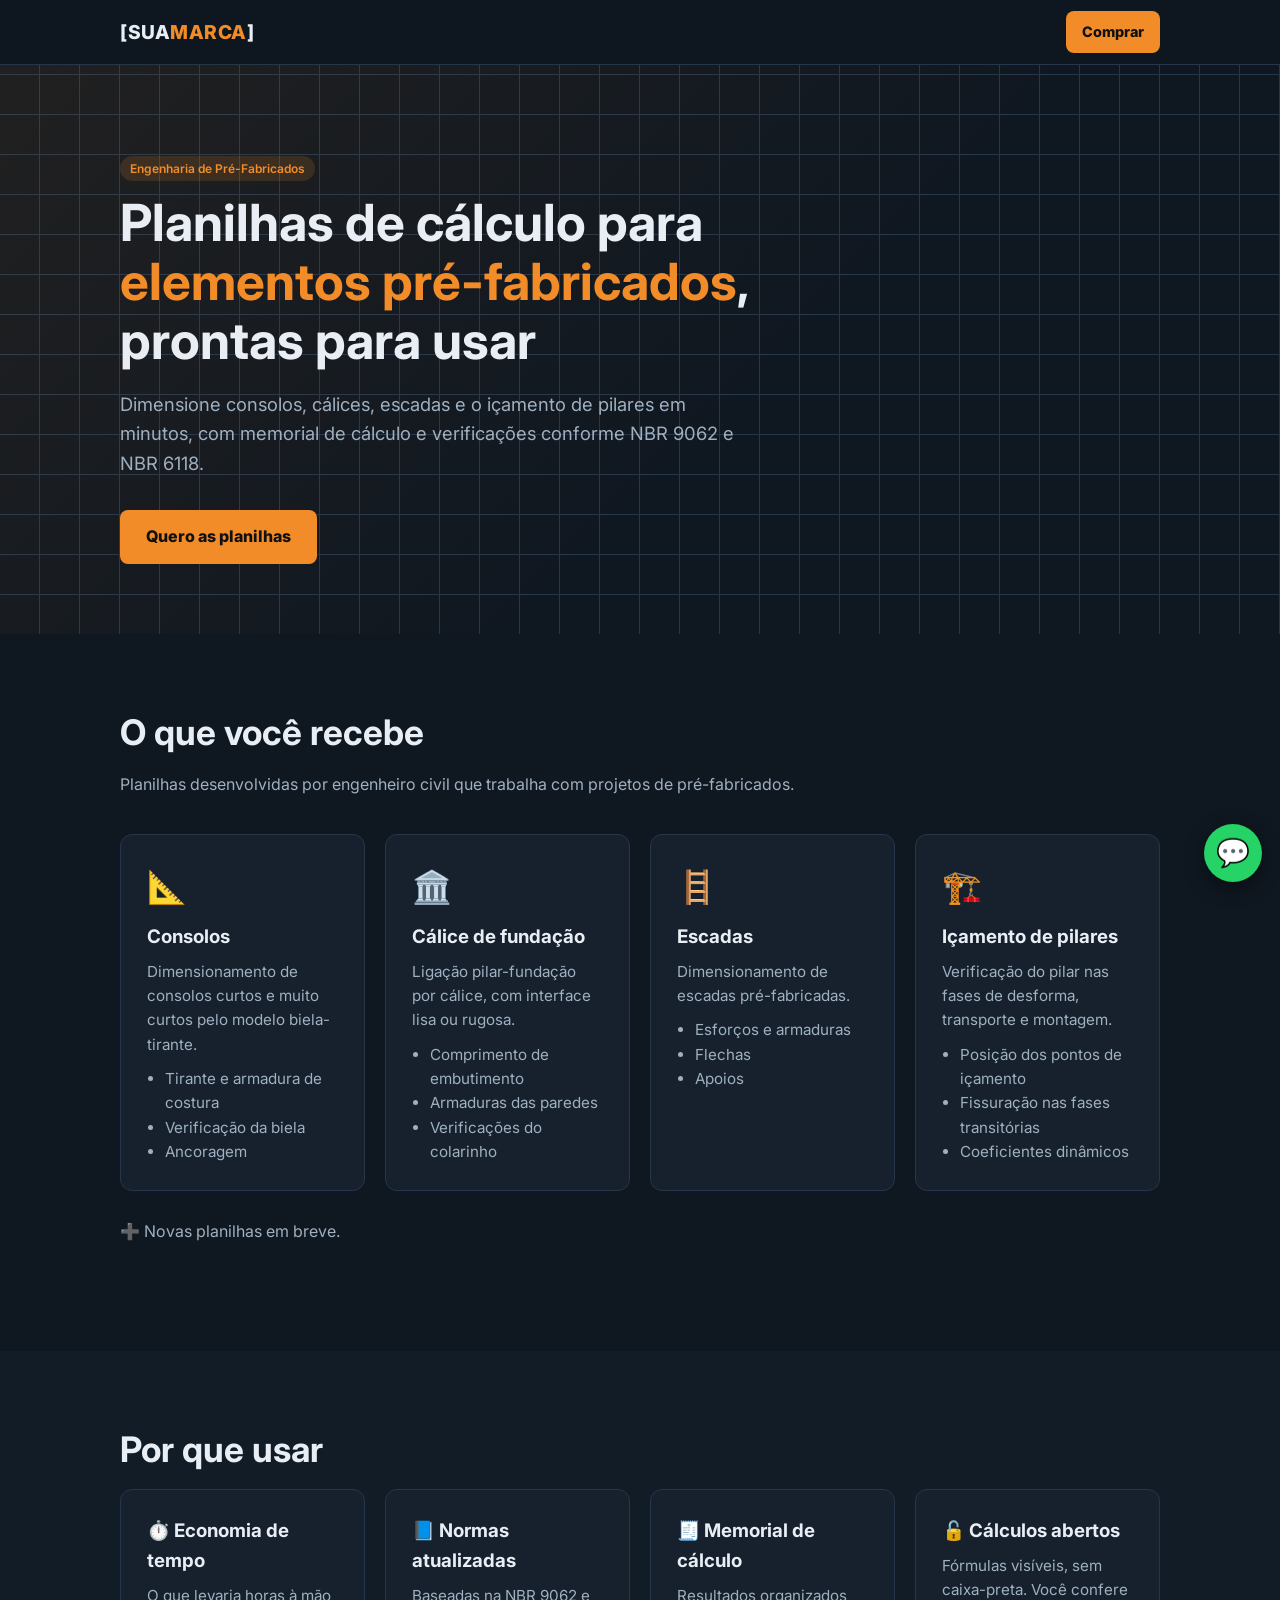
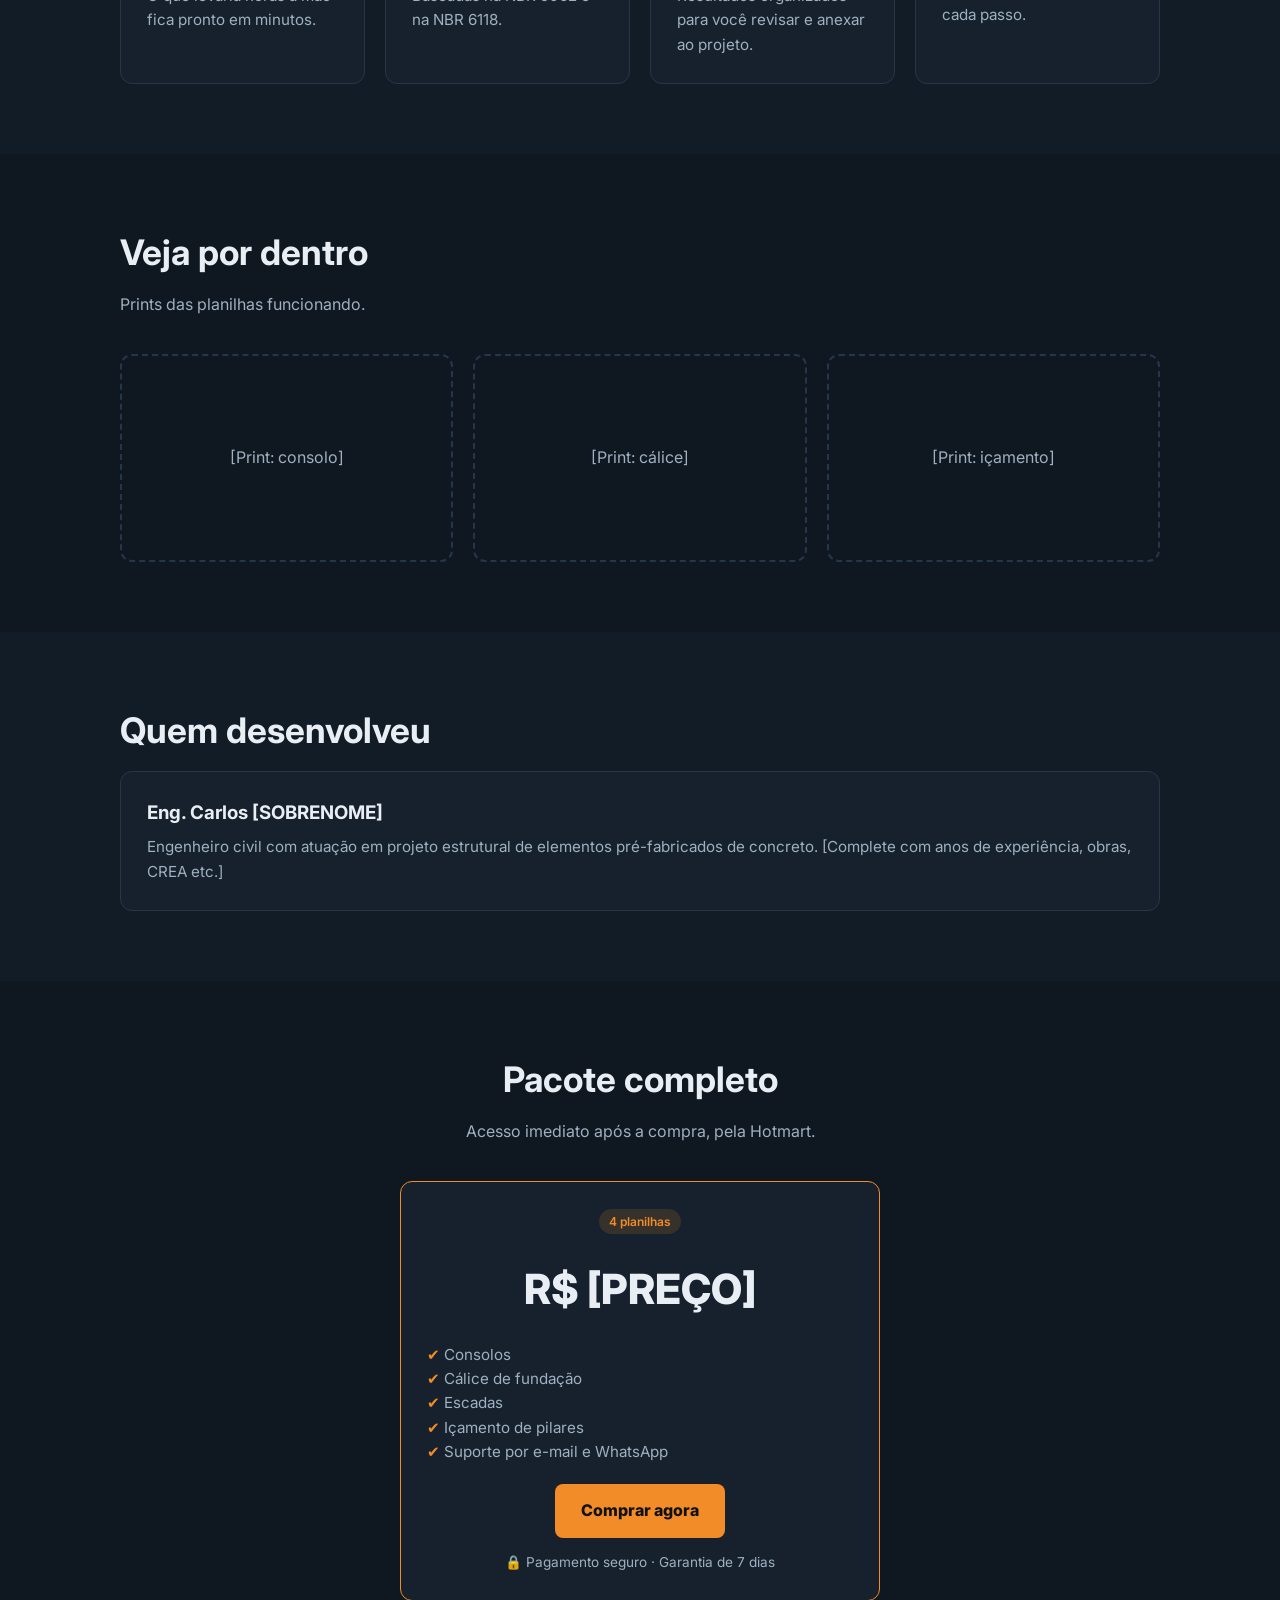
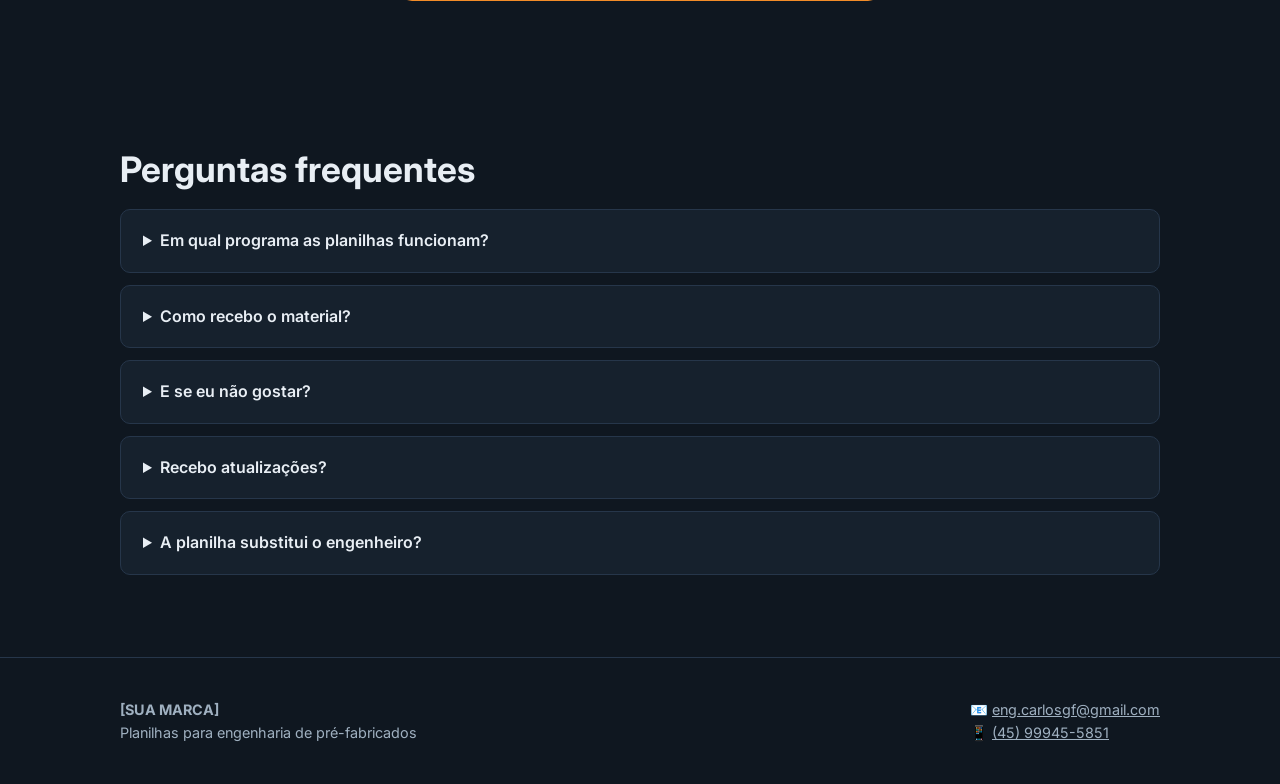
==== site/index.html @ 1b006dc2 "Site: landing page de venda das planilhas (versão inicial) Co-Authored-By: Claude Opus 5.5 <noreply@" ====
<!doctype html>
<html lang="pt-BR">
<head>
<meta charset="utf-8">
<meta name="viewport" content="width=device-width, initial-scale=1">
<title>[SUA MARCA] | Planilhas de Cálculo para Pré-Fabricados</title>
<meta name="description" content="Planilhas de dimensionamento de consolos, cálices, escadas e içamento de pilares pré-fabricados, conforme NBR 9062 e NBR 6118.">
<link href="https://fonts.googleapis.com/css2?family=Inter:wght@400;600;800&display=swap" rel="stylesheet">
<style>
:root{--bg:#0f1720;--card:#16212d;--txt:#e8eef4;--mut:#9fb0c0;--acc:#f28c28;--line:#26364a}
*{box-sizing:border-box;margin:0;padding:0}
body{font-family:Inter,system-ui,sans-serif;background:var(--bg);color:var(--txt);line-height:1.6}
a{color:inherit}
.wrap{max-width:1080px;margin:0 auto;padding:0 20px}
header{position:sticky;top:0;background:rgba(15,23,32,.92);backdrop-filter:blur(6px);border-bottom:1px solid var(--line);z-index:9}
header .wrap{display:flex;justify-content:space-between;align-items:center;height:64px}
.logo{font-weight:800;letter-spacing:.5px;font-size:1.2rem}.logo span{color:var(--acc)}
.btn{display:inline-block;background:var(--acc);color:#111;font-weight:800;padding:14px 26px;border-radius:8px;text-decoration:none;transition:.2s}
.btn:hover{filter:brightness(1.1);transform:translateY(-1px)}
.btn.sm{padding:9px 16px;font-size:.9rem}
.hero{padding:90px 0 70px;background:linear-gradient(135deg,rgba(242,140,40,.08),transparent 60%),repeating-linear-gradient(0deg,transparent 0 39px,var(--line) 39px 40px),repeating-linear-gradient(90deg,transparent 0 39px,var(--line) 39px 40px);background-blend-mode:normal}
.hero h1{font-size:clamp(2rem,5vw,3.2rem);line-height:1.15;max-width:760px}
.hero h1 em{color:var(--acc);font-style:normal}
.hero p{color:var(--mut);font-size:1.15rem;max-width:640px;margin:20px 0 32px}
section{padding:70px 0}
h2{font-size:clamp(1.6rem,3.5vw,2.2rem);margin-bottom:12px}
.sub{color:var(--mut);margin-bottom:36px}
.grid{display:grid;grid-template-columns:repeat(auto-fit,minmax(240px,1fr));gap:20px}
.card{background:var(--card);border:1px solid var(--line);border-radius:12px;padding:26px}
.card h3{margin-bottom:8px}.card p,.card li{color:var(--mut);font-size:.95rem}
.card ul{padding-left:18px;margin-top:10px}
.ico{font-size:2rem;margin-bottom:10px}
.tag{display:inline-block;font-size:.75rem;background:rgba(242,140,40,.15);color:var(--acc);padding:3px 10px;border-radius:20px;margin-bottom:12px;font-weight:600}
.alt{background:#121c26}
.shot{aspect-ratio:16/10;border:2px dashed var(--line);border-radius:12px;display:flex;align-items:center;justify-content:center;color:var(--mut);text-align:center;padding:20px}
.price{text-align:center}
.price .card{max-width:480px;margin:0 auto;border-color:var(--acc)}
.price .val{font-size:2.6rem;font-weight:800;margin:10px 0}
.price ul{text-align:left;list-style:none;padding:0;margin:20px 0}
.price li::before{content:"✔ ";color:var(--acc)}
details{background:var(--card);border:1px solid var(--line);border-radius:10px;padding:18px 22px;margin-bottom:12px}
summary{cursor:pointer;font-weight:600}details p{color:var(--mut);margin-top:10px}
footer{border-top:1px solid var(--line);padding:40px 0;color:var(--mut);font-size:.9rem}
footer .wrap{display:flex;flex-wrap:wrap;gap:20px;justify-content:space-between}
.wa{position:fixed;right:18px;bottom:18px;background:#25d366;color:#fff;width:58px;height:58px;border-radius:50%;display:flex;align-items:center;justify-content:center;font-size:1.7rem;text-decoration:none;box-shadow:0 6px 20px rgba(0,0,0,.4)}
</style>
</head>
<body>
<header><div class="wrap">
  <div class="logo">[SUA<span>MARCA</span>]</div>
  <a class="btn sm" href="#comprar">Comprar</a>
</div></header>

<section class="hero"><div class="wrap">
  <span class="tag">Engenharia de Pré-Fabricados</span>
  <h1>Planilhas de cálculo para <em>elementos pré-fabricados</em>, prontas para usar</h1>
  <p>Dimensione consolos, cálices, escadas e o içamento de pilares em minutos, com memorial de cálculo e verificações conforme NBR 9062 e NBR 6118.</p>
  <a class="btn" href="#comprar">Quero as planilhas</a>
</div></section>

<section id="planilhas"><div class="wrap">
  <h2>O que você recebe</h2>
  <p class="sub">Planilhas desenvolvidas por engenheiro civil que trabalha com projetos de pré-fabricados.</p>
  <div class="grid">
    <div class="card"><div class="ico">📐</div><h3>Consolos</h3><p>Dimensionamento de consolos curtos e muito curtos pelo modelo biela-tirante.</p><ul><li>Tirante e armadura de costura</li><li>Verificação da biela</li><li>Ancoragem</li></ul></div>
    <div class="card"><div class="ico">🏛️</div><h3>Cálice de fundação</h3><p>Ligação pilar-fundação por cálice, com interface lisa ou rugosa.</p><ul><li>Comprimento de embutimento</li><li>Armaduras das paredes</li><li>Verificações do colarinho</li></ul></div>
    <div class="card"><div class="ico">🪜</div><h3>Escadas</h3><p>Dimensionamento de escadas pré-fabricadas.</p><ul><li>Esforços e armaduras</li><li>Flechas</li><li>Apoios</li></ul></div>
    <div class="card"><div class="ico">🏗️</div><h3>Içamento de pilares</h3><p>Verificação do pilar nas fases de desforma, transporte e montagem.</p><ul><li>Posição dos pontos de içamento</li><li>Fissuração nas fases transitórias</li><li>Coeficientes dinâmicos</li></ul></div>
  </div>
  <p class="sub" style="margin-top:28px">➕ Novas planilhas em breve.</p>
</div></section>

<section class="alt"><div class="wrap">
  <h2>Por que usar</h2>
  <div class="grid">
    <div class="card"><h3>⏱️ Economia de tempo</h3><p>O que levaria horas à mão fica pronto em minutos.</p></div>
    <div class="card"><h3>📘 Normas atualizadas</h3><p>Baseadas na NBR 9062 e na NBR 6118.</p></div>
    <div class="card"><h3>🧾 Memorial de cálculo</h3><p>Resultados organizados para você revisar e anexar ao projeto.</p></div>
    <div class="card"><h3>🔓 Cálculos abertos</h3><p>Fórmulas visíveis, sem caixa-preta. Você confere cada passo.</p></div>
  </div>
</div></section>

<section><div class="wrap">
  <h2>Veja por dentro</h2>
  <p class="sub">Prints das planilhas funcionando.</p>
  <div class="grid">
    <div class="shot">[Print: consolo]</div>
    <div class="shot">[Print: cálice]</div>
    <div class="shot">[Print: içamento]</div>
  </div>
</div></section>

<section class="alt"><div class="wrap">
  <h2>Quem desenvolveu</h2>
  <div class="card">
    <h3>Eng. Carlos [SOBRENOME]</h3>
    <p>Engenheiro civil com atuação em projeto estrutural de elementos pré-fabricados de concreto. [Complete com anos de experiência, obras, CREA etc.]</p>
  </div>
</div></section>

<section id="comprar" class="price"><div class="wrap">
  <h2>Pacote completo</h2>
  <p class="sub">Acesso imediato após a compra, pela Hotmart.</p>
  <div class="card">
    <span class="tag">4 planilhas</span>
    <div class="val">R$ [PREÇO]</div>
    <ul>
      <li>Consolos</li><li>Cálice de fundação</li><li>Escadas</li><li>Içamento de pilares</li><li>Suporte por e-mail e WhatsApp</li>
    </ul>
    <a class="btn" href="https://pay.hotmart.com/SEU-LINK" target="_blank" rel="noopener">Comprar agora</a>
    <p style="color:var(--mut);font-size:.85rem;margin-top:14px">🔒 Pagamento seguro · Garantia de 7 dias</p>
  </div>
</div></section>

<section><div class="wrap">
  <h2>Perguntas frequentes</h2>
  <details><summary>Em qual programa as planilhas funcionam?</summary><p>Microsoft Excel (versão 2016 ou superior).</p></details>
  <details><summary>Como recebo o material?</summary><p>Após a confirmação do pagamento, a Hotmart envia o acesso para o seu e-mail.</p></details>
  <details><summary>E se eu não gostar?</summary><p>Você tem 7 dias de garantia incondicional: devolvemos 100% do valor.</p></details>
  <details><summary>Recebo atualizações?</summary><p>Sim, correções e melhorias das planilhas compradas.</p></details>
  <details><summary>A planilha substitui o engenheiro?</summary><p>Não. É uma ferramenta de apoio, e a responsabilidade técnica continua sendo do profissional habilitado.</p></details>
</div></section>

<footer><div class="wrap">
  <div><strong>[SUA MARCA]</strong><br>Planilhas para engenharia de pré-fabricados</div>
  <div>📧 <a href="mailto:eng.carlosgf@gmail.com">eng.carlosgf@gmail.com</a><br>📱 <a href="https://wa.me/5545999455851">(45) 99945-5851</a></div>
</div></footer>

<a class="wa" href="https://wa.me/5545999455851?text=Ol%C3%A1!%20Tenho%20interesse%20nas%20planilhas." target="_blank" rel="noopener" aria-label="WhatsApp">💬</a>
</body>
</html>
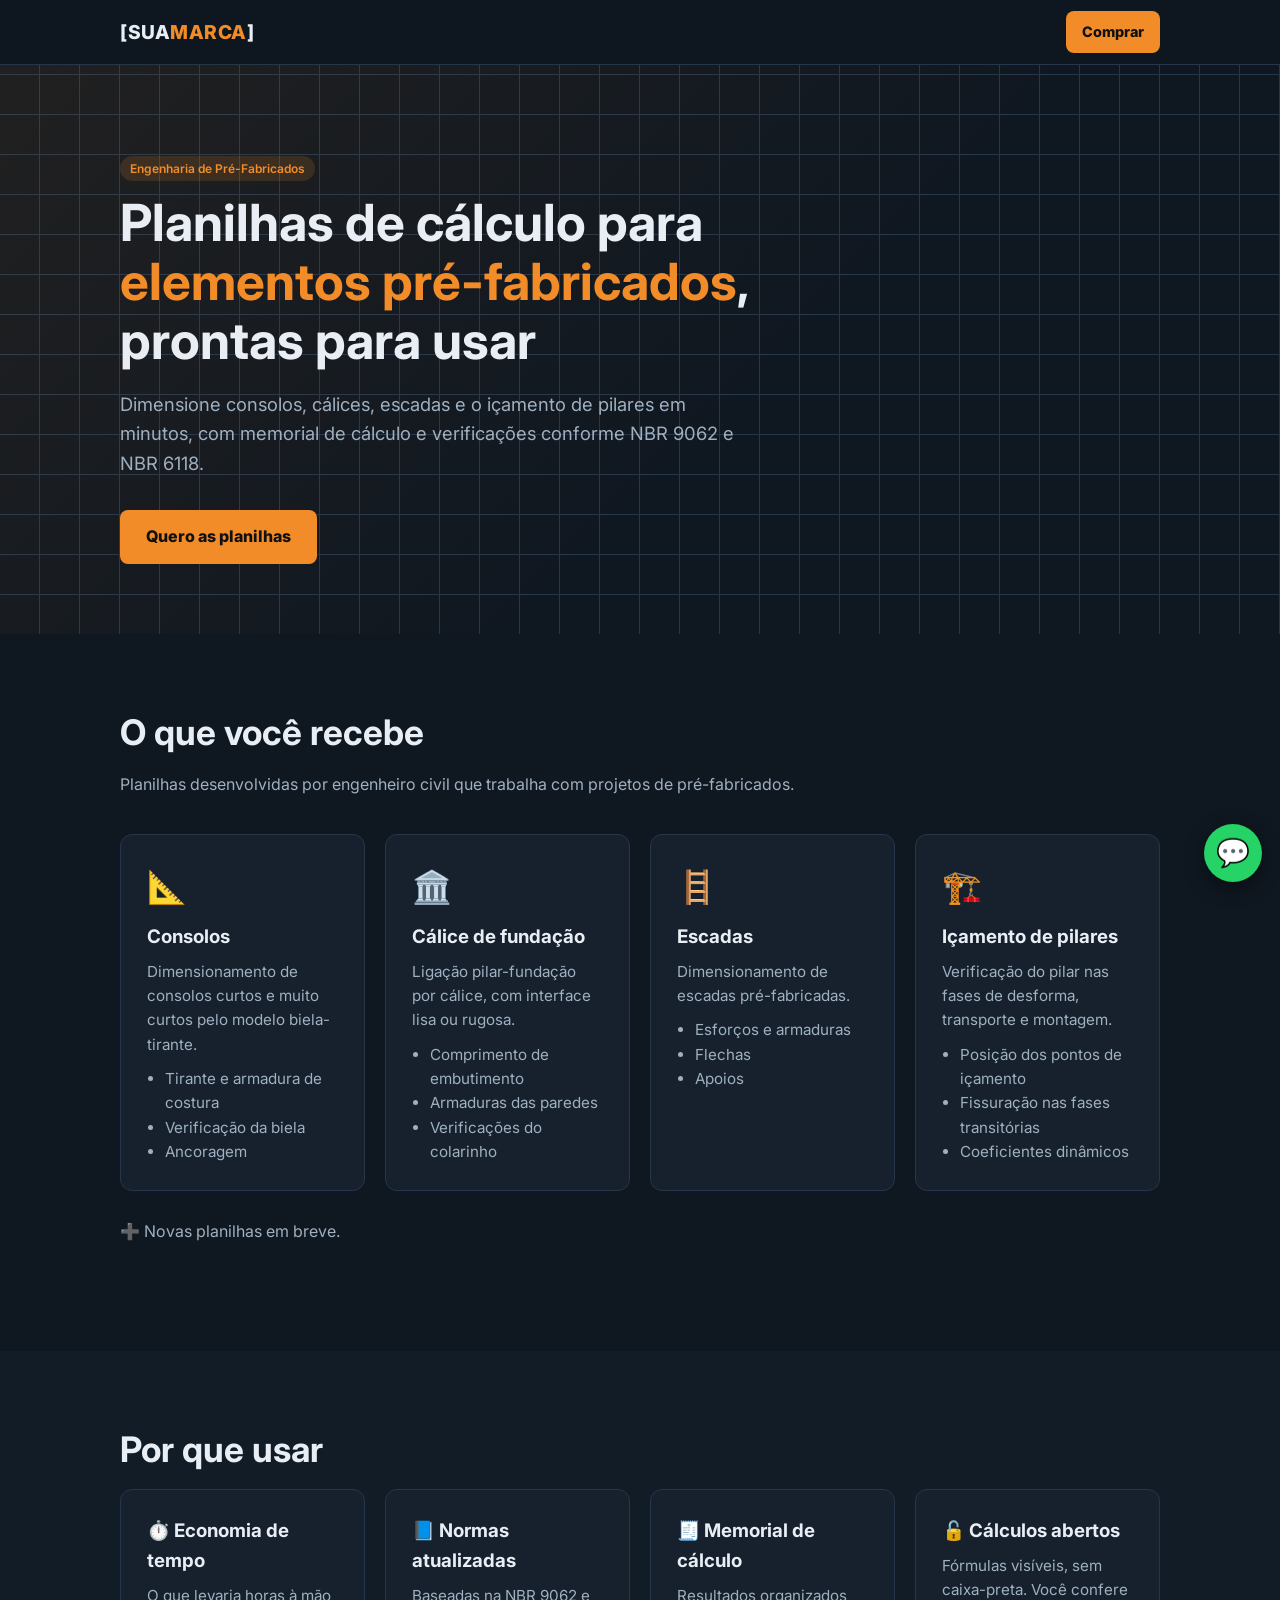
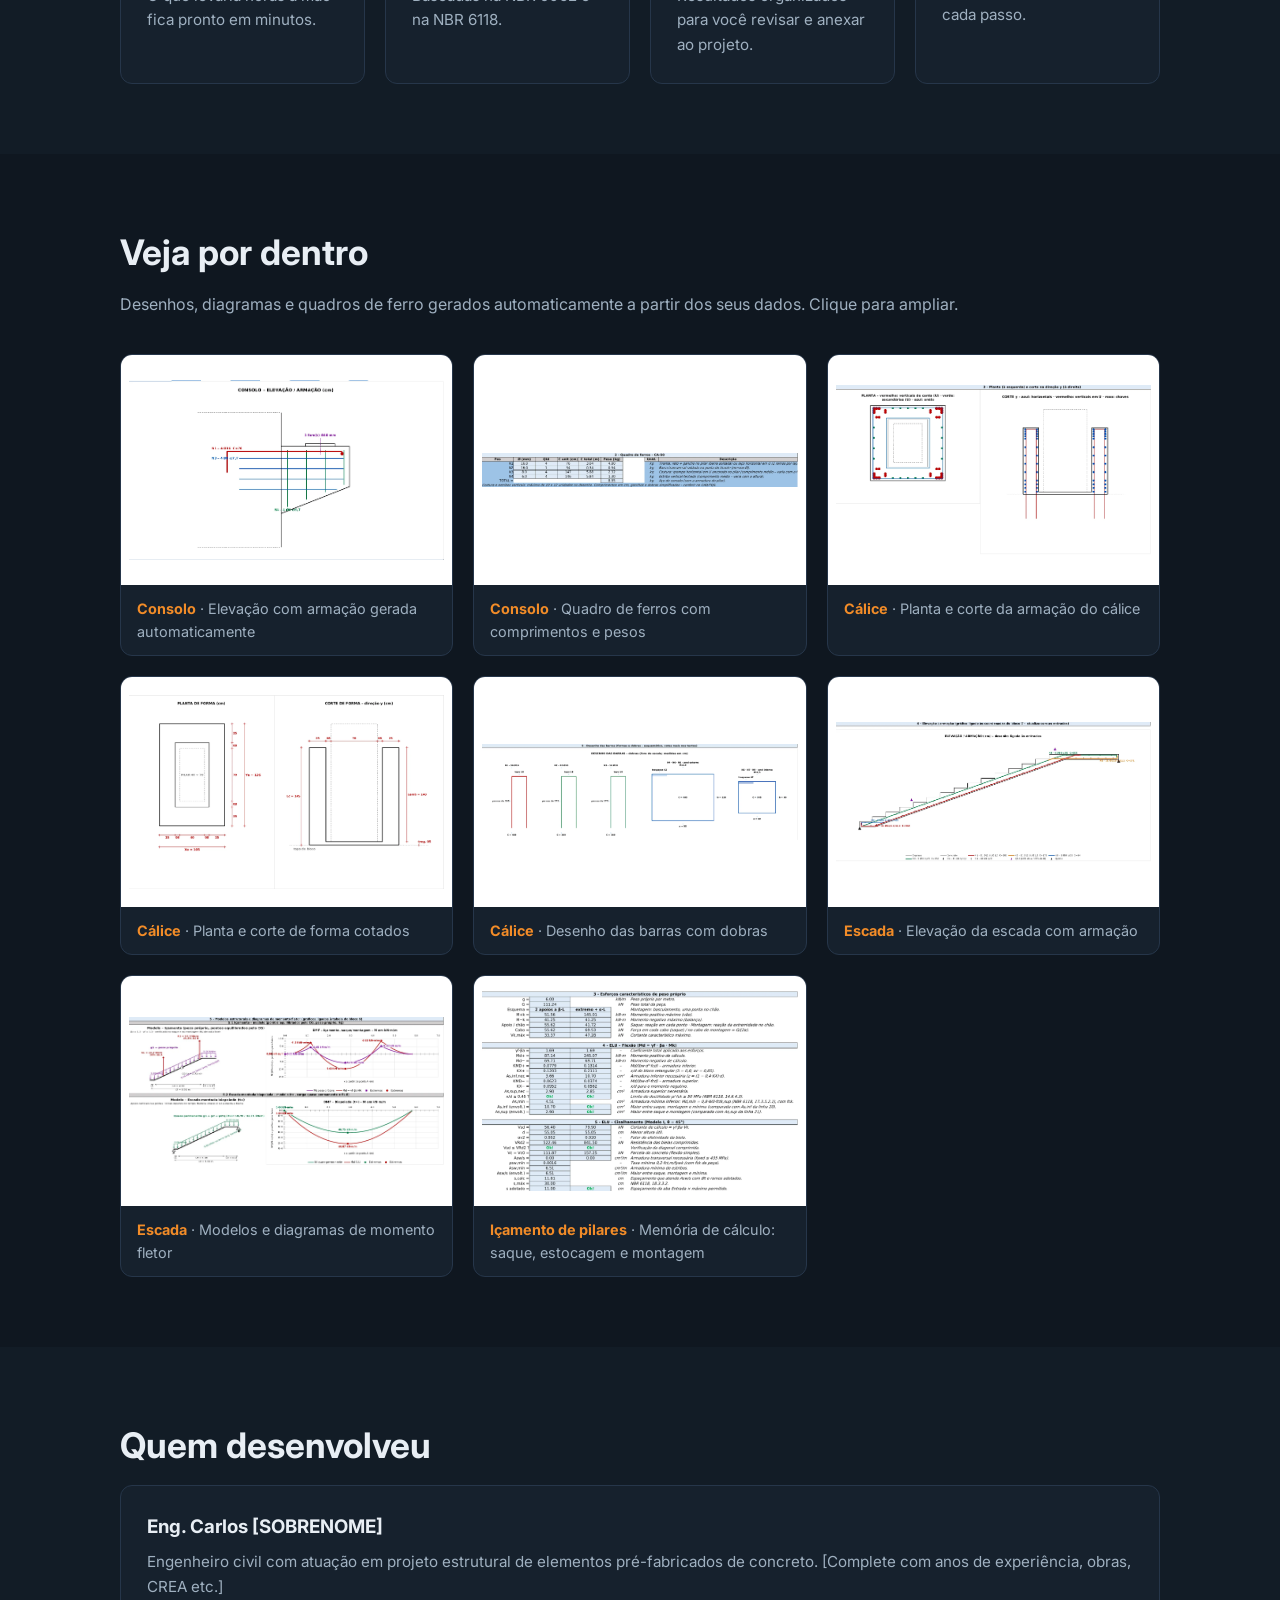
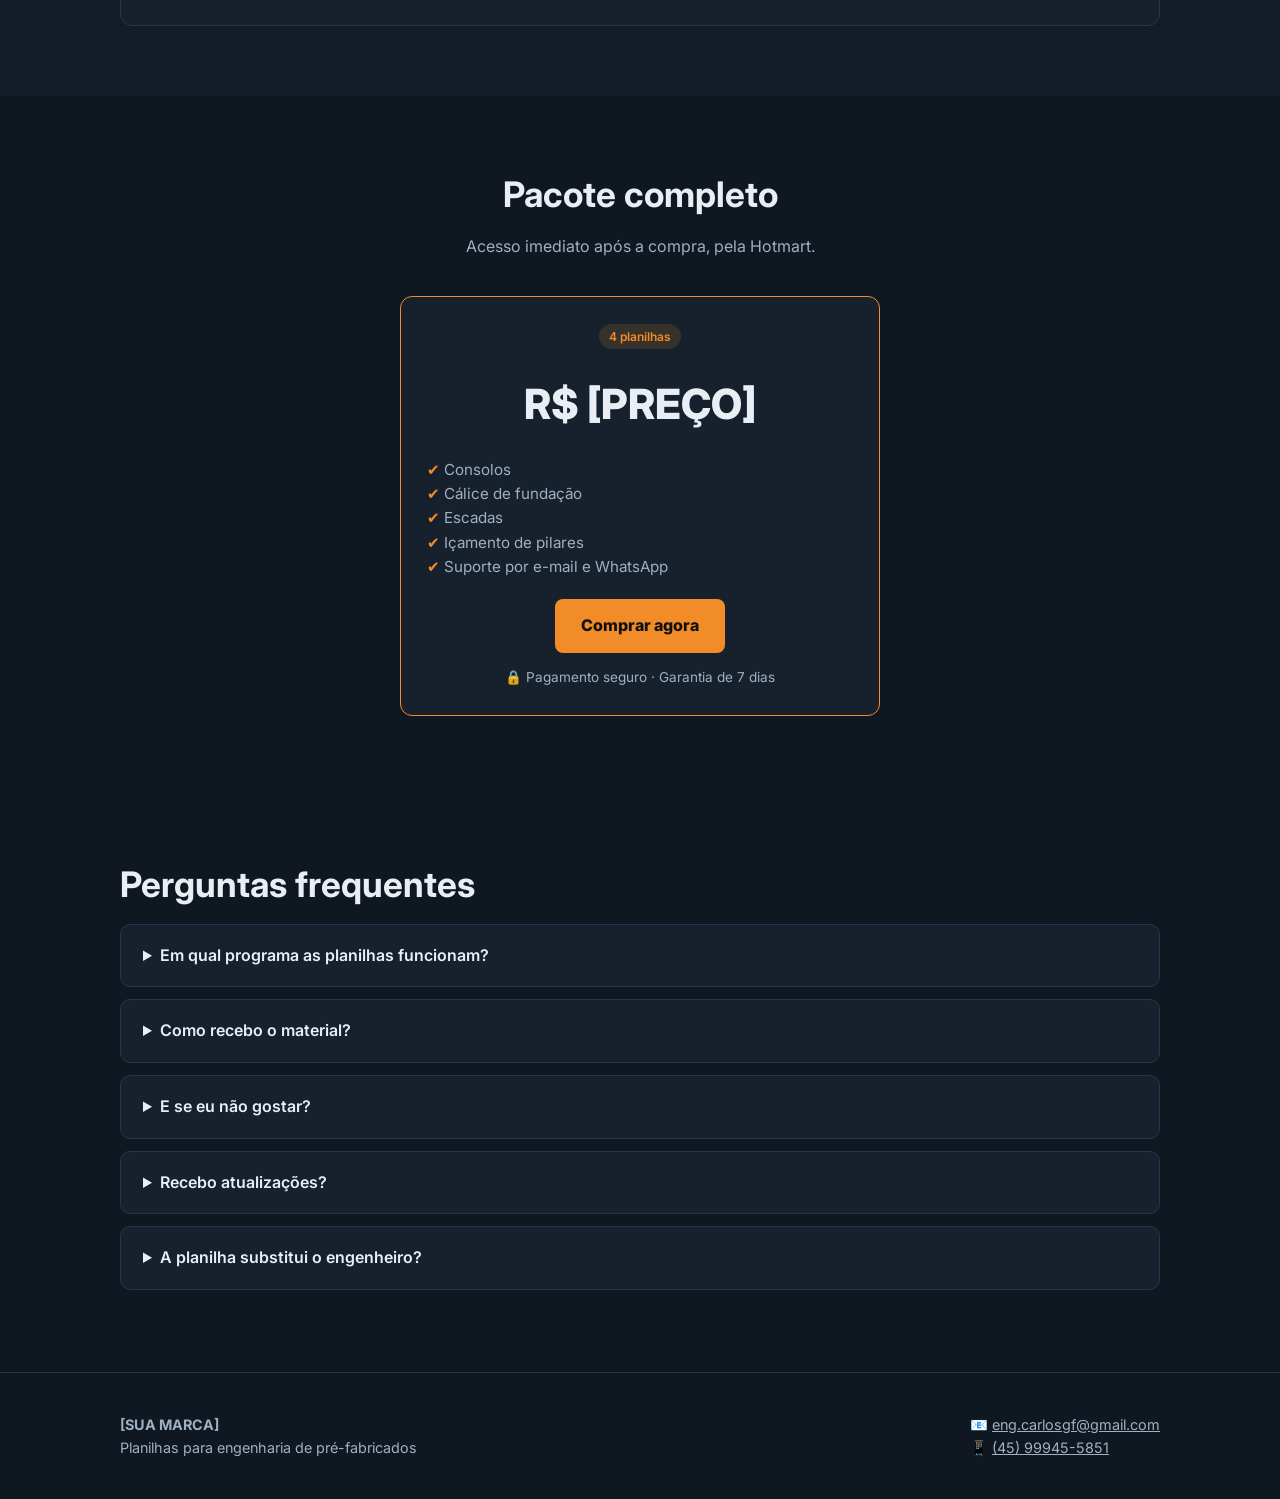
==== commit 8b581363: "Site: galeria com prints dos desenhos e diagramas das planilhas Co-Authored-By: Claude Opus 5.5 <nor" ====
--- a/site/index.html
+++ b/site/index.html
@@ -32,6 +32,13 @@
 .ico{font-size:2rem;margin-bottom:10px}
 .tag{display:inline-block;font-size:.75rem;background:rgba(242,140,40,.15);color:var(--acc);padding:3px 10px;border-radius:20px;margin-bottom:12px;font-weight:600}
 .alt{background:#121c26}
+.gal{display:grid;grid-template-columns:repeat(auto-fit,minmax(320px,1fr));gap:20px}
+.fig{background:var(--card);border:1px solid var(--line);border-radius:12px;overflow:hidden;cursor:zoom-in;transition:.2s}
+.fig:hover{border-color:var(--acc);transform:translateY(-2px)}
+.fig img{display:block;width:100%;height:230px;object-fit:contain;background:#fff;padding:8px}
+.fig figcaption{padding:12px 16px;font-size:.9rem;color:var(--mut)}.fig b{color:var(--acc)}
+#lb{position:fixed;inset:0;background:rgba(0,0,0,.88);display:none;align-items:center;justify-content:center;z-index:99;cursor:zoom-out;padding:16px}
+#lb.on{display:flex}#lb img{max-width:100%;max-height:100%;background:#fff;border-radius:8px}
 .shot{aspect-ratio:16/10;border:2px dashed var(--line);border-radius:12px;display:flex;align-items:center;justify-content:center;color:var(--mut);text-align:center;padding:20px}
 .price{text-align:center}
 .price .card{max-width:480px;margin:0 auto;border-color:var(--acc)}
@@ -82,13 +89,20 @@
 
 <section><div class="wrap">
   <h2>Veja por dentro</h2>
-  <p class="sub">Prints das planilhas funcionando.</p>
-  <div class="grid">
-    <div class="shot">[Print: consolo]</div>
-    <div class="shot">[Print: cálice]</div>
-    <div class="shot">[Print: içamento]</div>
+  <p class="sub">Desenhos, diagramas e quadros de ferro gerados automaticamente a partir dos seus dados. Clique para ampliar.</p>
+  <div class="gal">
+    <figure class="fig" onclick="zoom(this)"><img src="img/consolo-armacao.webp" alt="Elevação com armação gerada automaticamente" loading="lazy"><figcaption><b>Consolo</b> · Elevação com armação gerada automaticamente</figcaption></figure>
+    <figure class="fig" onclick="zoom(this)"><img src="img/consolo-quadro.webp" alt="Quadro de ferros com comprimentos e pesos" loading="lazy"><figcaption><b>Consolo</b> · Quadro de ferros com comprimentos e pesos</figcaption></figure>
+    <figure class="fig" onclick="zoom(this)"><img src="img/calice-armacao.webp" alt="Planta e corte da armação do cálice" loading="lazy"><figcaption><b>Cálice</b> · Planta e corte da armação do cálice</figcaption></figure>
+    <figure class="fig" onclick="zoom(this)"><img src="img/calice-forma.webp" alt="Planta e corte de forma cotados" loading="lazy"><figcaption><b>Cálice</b> · Planta e corte de forma cotados</figcaption></figure>
+    <figure class="fig" onclick="zoom(this)"><img src="img/calice-barras.webp" alt="Desenho das barras com dobras" loading="lazy"><figcaption><b>Cálice</b> · Desenho das barras com dobras</figcaption></figure>
+    <figure class="fig" onclick="zoom(this)"><img src="img/escada-armacao.webp" alt="Elevação da escada com armação" loading="lazy"><figcaption><b>Escada</b> · Elevação da escada com armação</figcaption></figure>
+    <figure class="fig" onclick="zoom(this)"><img src="img/escada-diagramas.webp" alt="Modelos e diagramas de momento fletor" loading="lazy"><figcaption><b>Escada</b> · Modelos e diagramas de momento fletor</figcaption></figure>
+    <figure class="fig" onclick="zoom(this)"><img src="img/icamento-memoria.webp" alt="Memória de cálculo: saque, estocagem e montagem" loading="lazy"><figcaption><b>Içamento de pilares</b> · Memória de cálculo: saque, estocagem e montagem</figcaption></figure>
   </div>
 </div></section>
+<div id="lb" onclick="this.classList.remove('on')"><img alt=""></div>
+<script>function zoom(f){var l=document.getElementById('lb');l.querySelector('img').src=f.querySelector('img').src;l.classList.add('on')}</script>
 
 <section class="alt"><div class="wrap">
   <h2>Quem desenvolveu</h2>
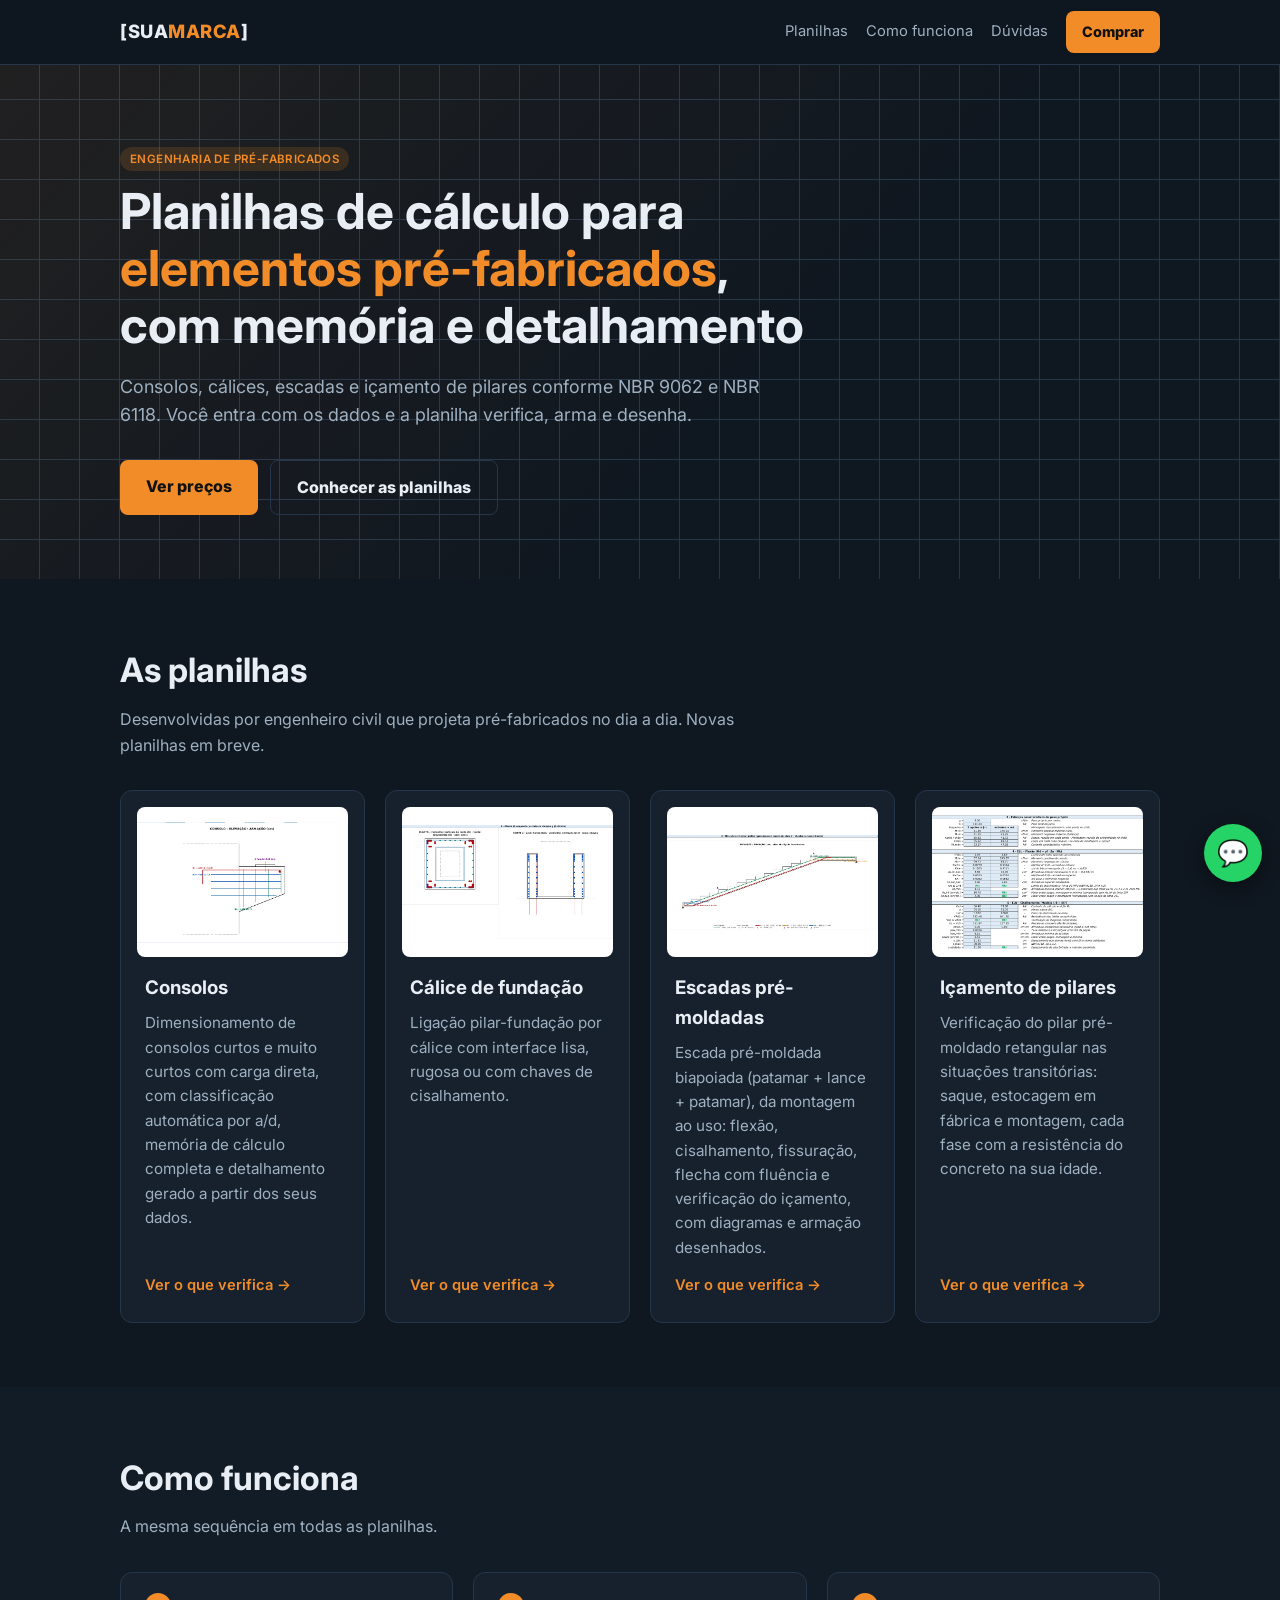
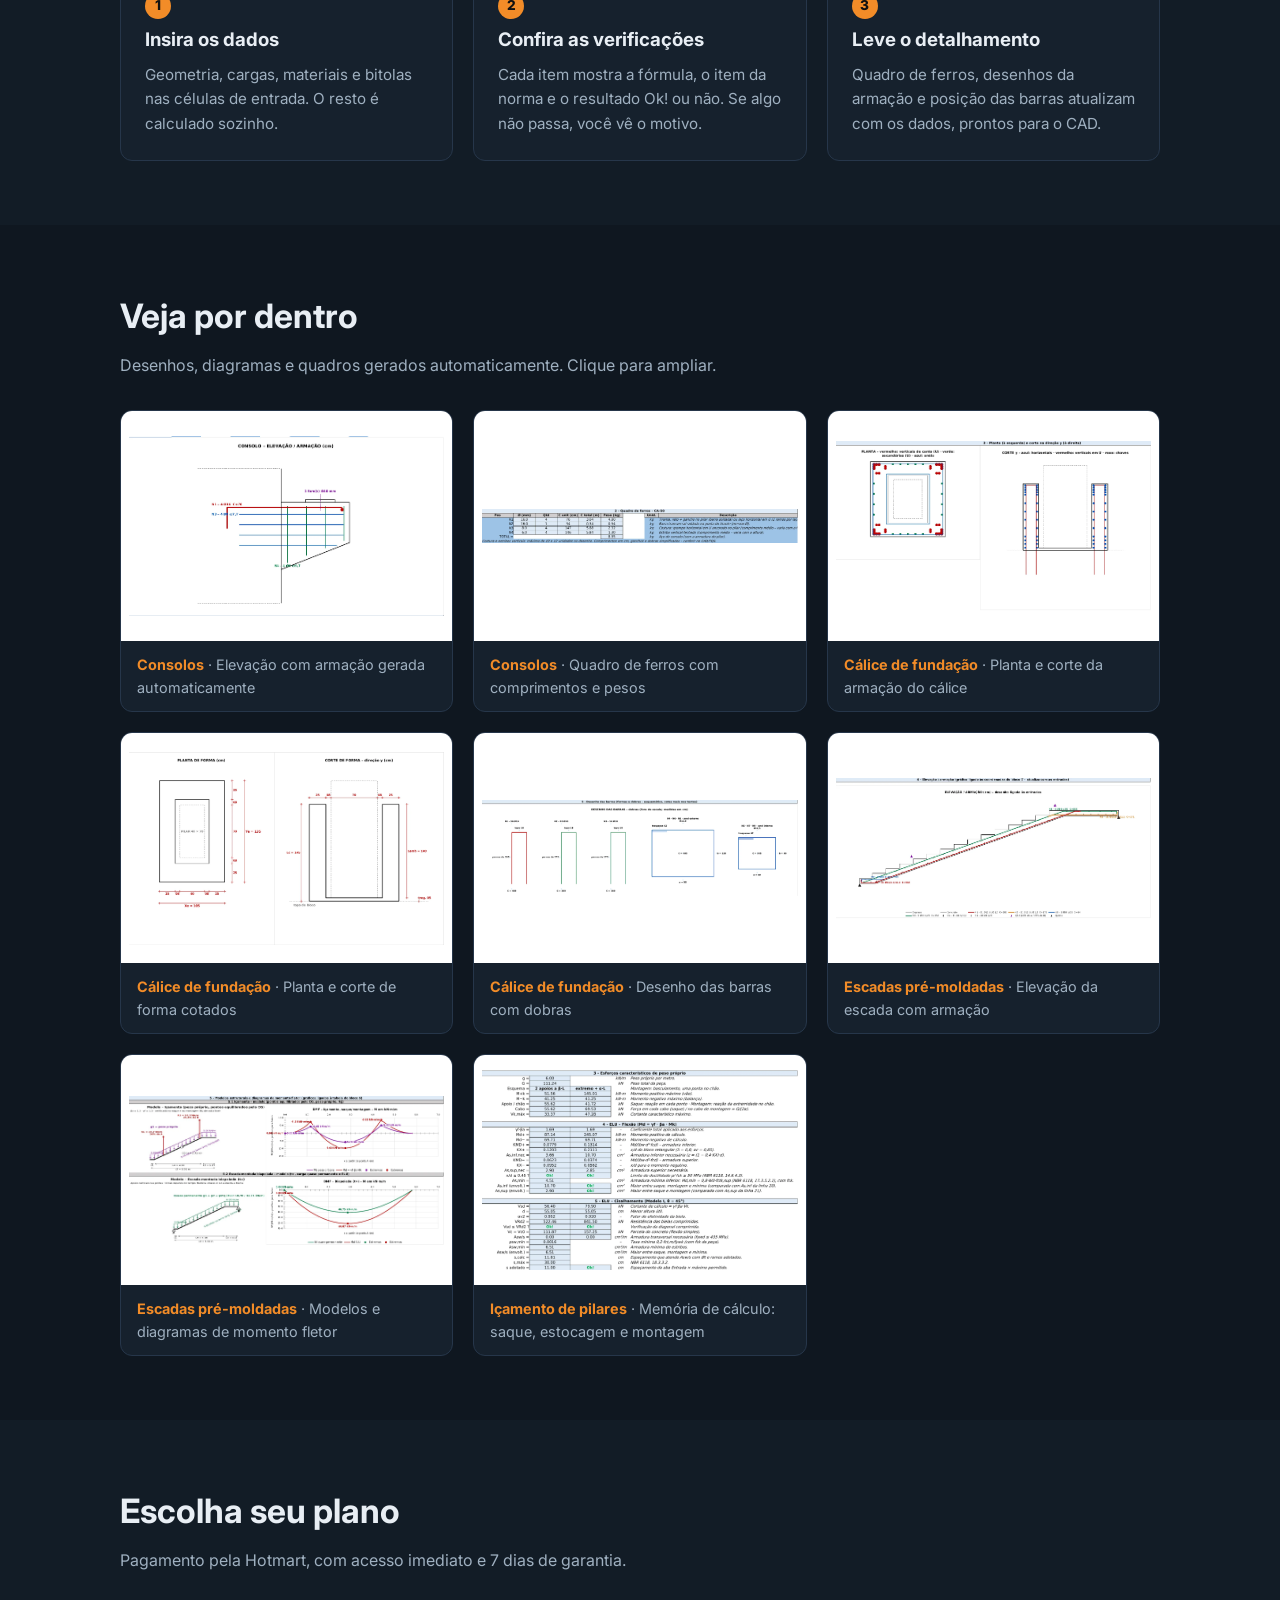
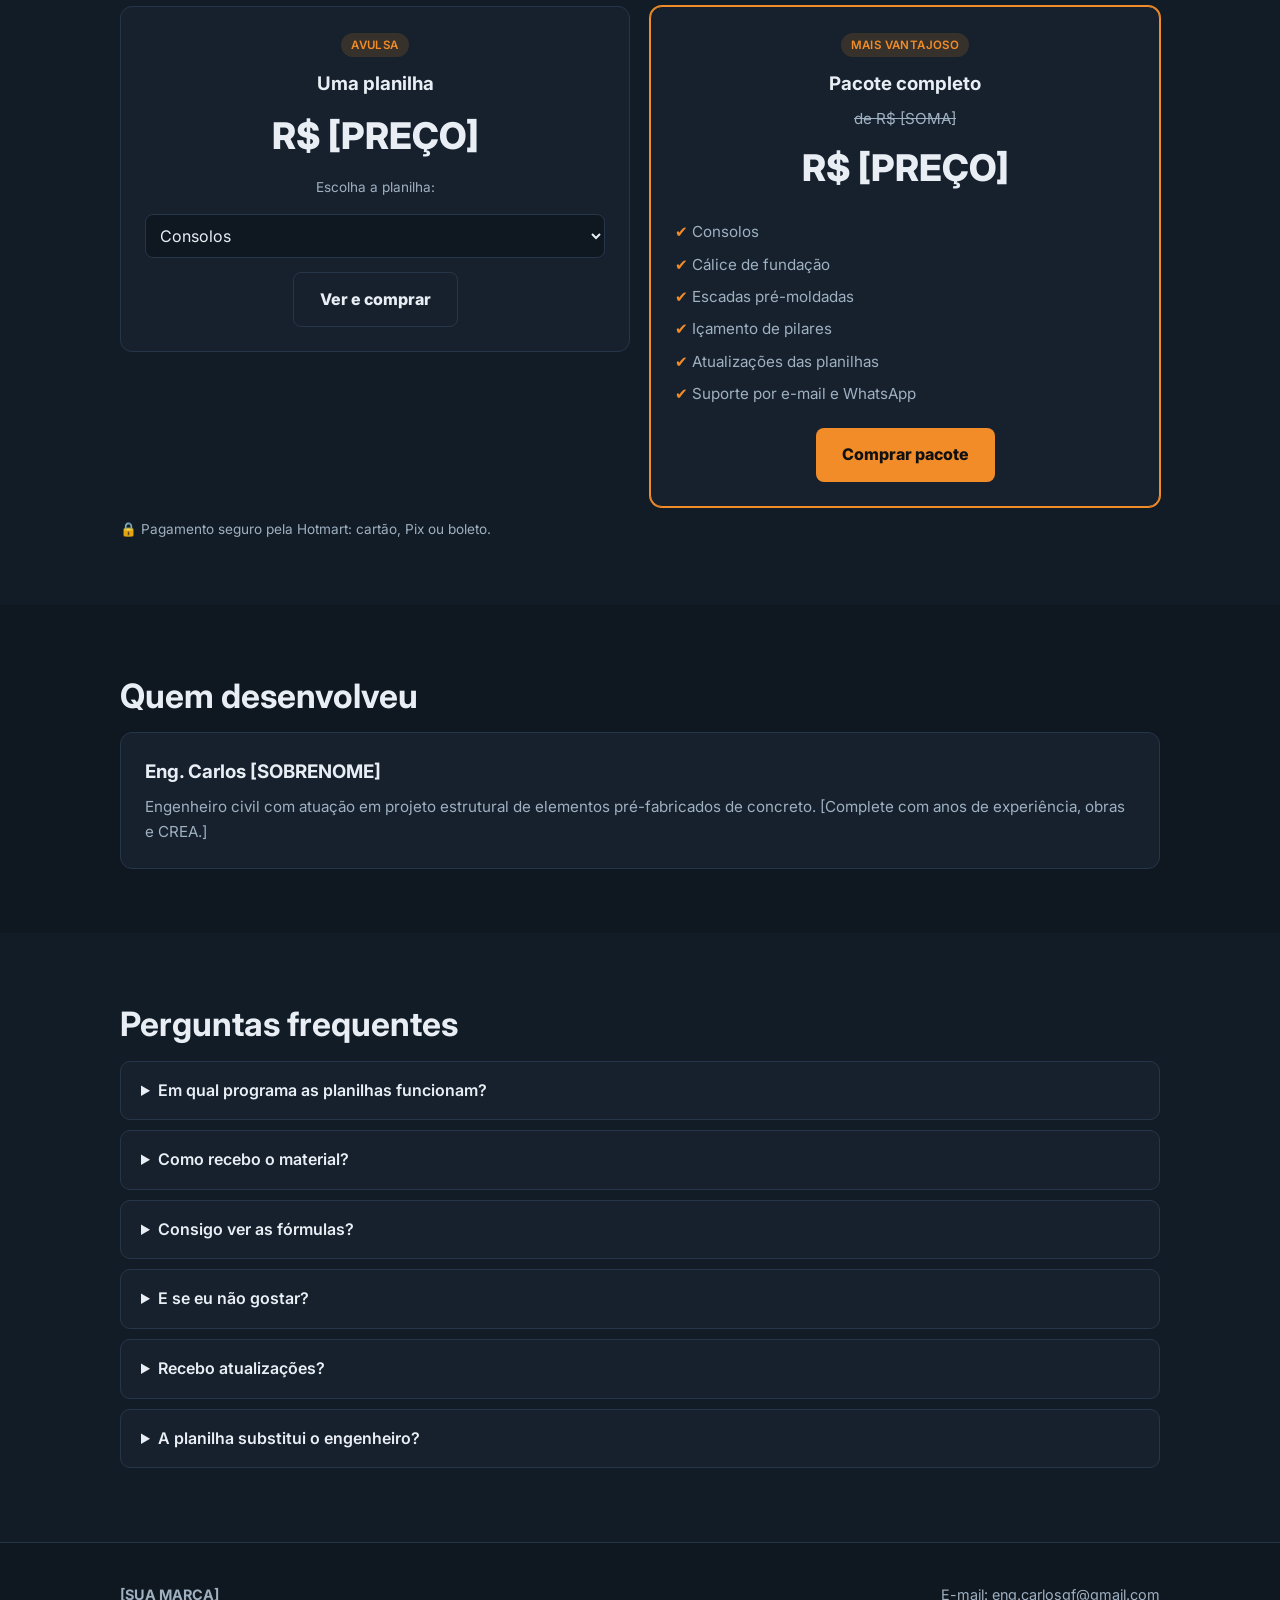
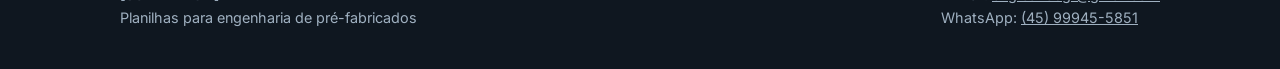
==== commit 03e19607: "Site: página por planilha, planos, como funciona e listas de verificação Co-Authored-By: Claude Opus" ====
--- a/site/index.html
+++ b/site/index.html
@@ -2,144 +2,91 @@
 <html lang="pt-BR">
 <head>
 <meta charset="utf-8">
-<meta name="viewport" content="width=device-width, initial-scale=1">
+<meta name="viewport" content="width=device-width, initial-scale=1, viewport-fit=cover">
 <title>[SUA MARCA] | Planilhas de Cálculo para Pré-Fabricados</title>
 <meta name="description" content="Planilhas de dimensionamento de consolos, cálices, escadas e içamento de pilares pré-fabricados, conforme NBR 9062 e NBR 6118.">
 <link href="https://fonts.googleapis.com/css2?family=Inter:wght@400;600;800&display=swap" rel="stylesheet">
-<style>
-:root{--bg:#0f1720;--card:#16212d;--txt:#e8eef4;--mut:#9fb0c0;--acc:#f28c28;--line:#26364a}
-*{box-sizing:border-box;margin:0;padding:0}
-body{font-family:Inter,system-ui,sans-serif;background:var(--bg);color:var(--txt);line-height:1.6}
-a{color:inherit}
-.wrap{max-width:1080px;margin:0 auto;padding:0 20px}
-header{position:sticky;top:0;background:rgba(15,23,32,.92);backdrop-filter:blur(6px);border-bottom:1px solid var(--line);z-index:9}
-header .wrap{display:flex;justify-content:space-between;align-items:center;height:64px}
-.logo{font-weight:800;letter-spacing:.5px;font-size:1.2rem}.logo span{color:var(--acc)}
-.btn{display:inline-block;background:var(--acc);color:#111;font-weight:800;padding:14px 26px;border-radius:8px;text-decoration:none;transition:.2s}
-.btn:hover{filter:brightness(1.1);transform:translateY(-1px)}
-.btn.sm{padding:9px 16px;font-size:.9rem}
-.hero{padding:90px 0 70px;background:linear-gradient(135deg,rgba(242,140,40,.08),transparent 60%),repeating-linear-gradient(0deg,transparent 0 39px,var(--line) 39px 40px),repeating-linear-gradient(90deg,transparent 0 39px,var(--line) 39px 40px);background-blend-mode:normal}
-.hero h1{font-size:clamp(2rem,5vw,3.2rem);line-height:1.15;max-width:760px}
-.hero h1 em{color:var(--acc);font-style:normal}
-.hero p{color:var(--mut);font-size:1.15rem;max-width:640px;margin:20px 0 32px}
-section{padding:70px 0}
-h2{font-size:clamp(1.6rem,3.5vw,2.2rem);margin-bottom:12px}
-.sub{color:var(--mut);margin-bottom:36px}
-.grid{display:grid;grid-template-columns:repeat(auto-fit,minmax(240px,1fr));gap:20px}
-.card{background:var(--card);border:1px solid var(--line);border-radius:12px;padding:26px}
-.card h3{margin-bottom:8px}.card p,.card li{color:var(--mut);font-size:.95rem}
-.card ul{padding-left:18px;margin-top:10px}
-.ico{font-size:2rem;margin-bottom:10px}
-.tag{display:inline-block;font-size:.75rem;background:rgba(242,140,40,.15);color:var(--acc);padding:3px 10px;border-radius:20px;margin-bottom:12px;font-weight:600}
-.alt{background:#121c26}
-.gal{display:grid;grid-template-columns:repeat(auto-fit,minmax(320px,1fr));gap:20px}
-.fig{background:var(--card);border:1px solid var(--line);border-radius:12px;overflow:hidden;cursor:zoom-in;transition:.2s}
-.fig:hover{border-color:var(--acc);transform:translateY(-2px)}
-.fig img{display:block;width:100%;height:230px;object-fit:contain;background:#fff;padding:8px}
-.fig figcaption{padding:12px 16px;font-size:.9rem;color:var(--mut)}.fig b{color:var(--acc)}
-#lb{position:fixed;inset:0;background:rgba(0,0,0,.88);display:none;align-items:center;justify-content:center;z-index:99;cursor:zoom-out;padding:16px}
-#lb.on{display:flex}#lb img{max-width:100%;max-height:100%;background:#fff;border-radius:8px}
-.shot{aspect-ratio:16/10;border:2px dashed var(--line);border-radius:12px;display:flex;align-items:center;justify-content:center;color:var(--mut);text-align:center;padding:20px}
-.price{text-align:center}
-.price .card{max-width:480px;margin:0 auto;border-color:var(--acc)}
-.price .val{font-size:2.6rem;font-weight:800;margin:10px 0}
-.price ul{text-align:left;list-style:none;padding:0;margin:20px 0}
-.price li::before{content:"✔ ";color:var(--acc)}
-details{background:var(--card);border:1px solid var(--line);border-radius:10px;padding:18px 22px;margin-bottom:12px}
-summary{cursor:pointer;font-weight:600}details p{color:var(--mut);margin-top:10px}
-footer{border-top:1px solid var(--line);padding:40px 0;color:var(--mut);font-size:.9rem}
-footer .wrap{display:flex;flex-wrap:wrap;gap:20px;justify-content:space-between}
-.wa{position:fixed;right:18px;bottom:18px;background:#25d366;color:#fff;width:58px;height:58px;border-radius:50%;display:flex;align-items:center;justify-content:center;font-size:1.7rem;text-decoration:none;box-shadow:0 6px 20px rgba(0,0,0,.4)}
-</style>
+<link rel="stylesheet" href="style.css">
 </head>
 <body>
 <header><div class="wrap">
-  <div class="logo">[SUA<span>MARCA</span>]</div>
-  <a class="btn sm" href="#comprar">Comprar</a>
+  <a class="logo" href="index.html">[SUA<span>MARCA</span>]</a>
+  <nav><a class="l" href="index.html#planilhas">Planilhas</a><a class="l" href="index.html#como">Como funciona</a><a class="l" href="index.html#faq">Dúvidas</a><a class="btn sm" href="index.html#comprar">Comprar</a></nav>
 </div></header>
-
 <section class="hero"><div class="wrap">
-  <span class="tag">Engenharia de Pré-Fabricados</span>
-  <h1>Planilhas de cálculo para <em>elementos pré-fabricados</em>, prontas para usar</h1>
-  <p>Dimensione consolos, cálices, escadas e o içamento de pilares em minutos, com memorial de cálculo e verificações conforme NBR 9062 e NBR 6118.</p>
-  <a class="btn" href="#comprar">Quero as planilhas</a>
+  <span class="tag">Engenharia de pré-fabricados</span>
+  <h1>Planilhas de cálculo para <em>elementos pré-fabricados</em>, com memória e detalhamento</h1>
+  <p>Consolos, cálices, escadas e içamento de pilares conforme NBR 9062 e NBR 6118. Você entra com os dados e a planilha verifica, arma e desenha.</p>
+  <div class="row"><a class="btn" href="#comprar">Ver preços</a><a class="btn ghost" href="#planilhas">Conhecer as planilhas</a></div>
 </div></section>
 
 <section id="planilhas"><div class="wrap">
-  <h2>O que você recebe</h2>
-  <p class="sub">Planilhas desenvolvidas por engenheiro civil que trabalha com projetos de pré-fabricados.</p>
-  <div class="grid">
-    <div class="card"><div class="ico">📐</div><h3>Consolos</h3><p>Dimensionamento de consolos curtos e muito curtos pelo modelo biela-tirante.</p><ul><li>Tirante e armadura de costura</li><li>Verificação da biela</li><li>Ancoragem</li></ul></div>
-    <div class="card"><div class="ico">🏛️</div><h3>Cálice de fundação</h3><p>Ligação pilar-fundação por cálice, com interface lisa ou rugosa.</p><ul><li>Comprimento de embutimento</li><li>Armaduras das paredes</li><li>Verificações do colarinho</li></ul></div>
-    <div class="card"><div class="ico">🪜</div><h3>Escadas</h3><p>Dimensionamento de escadas pré-fabricadas.</p><ul><li>Esforços e armaduras</li><li>Flechas</li><li>Apoios</li></ul></div>
-    <div class="card"><div class="ico">🏗️</div><h3>Içamento de pilares</h3><p>Verificação do pilar nas fases de desforma, transporte e montagem.</p><ul><li>Posição dos pontos de içamento</li><li>Fissuração nas fases transitórias</li><li>Coeficientes dinâmicos</li></ul></div>
-  </div>
-  <p class="sub" style="margin-top:28px">➕ Novas planilhas em breve.</p>
+  <h2>As planilhas</h2>
+  <p class="sub">Desenvolvidas por engenheiro civil que projeta pré-fabricados no dia a dia. Novas planilhas em breve.</p>
+  <div class="grid"><a class="card" href="consolo.html"><div class="thumb"><img src="img/consolo-armacao.webp" alt="" loading="lazy"></div><h3>Consolos</h3><p>Dimensionamento de consolos curtos e muito curtos com carga direta, com classificação automática por a/d, memória de cálculo completa e detalhamento gerado a partir dos seus dados.</p><span class="more">Ver o que verifica →</span></a><a class="card" href="calice.html"><div class="thumb"><img src="img/calice-armacao.webp" alt="" loading="lazy"></div><h3>Cálice de fundação</h3><p>Ligação pilar-fundação por cálice com interface lisa, rugosa ou com chaves de cisalhamento.</p><span class="more">Ver o que verifica →</span></a><a class="card" href="escadas.html"><div class="thumb"><img src="img/escada-armacao.webp" alt="" loading="lazy"></div><h3>Escadas pré-moldadas</h3><p>Escada pré-moldada biapoiada (patamar + lance + patamar), da montagem ao uso: flexão, cisalhamento, fissuração, flecha com fluência e verificação do içamento, com diagramas e armação desenhados.</p><span class="more">Ver o que verifica →</span></a><a class="card" href="icamento.html"><div class="thumb"><img src="img/icamento-memoria.webp" alt="" loading="lazy"></div><h3>Içamento de pilares</h3><p>Verificação do pilar pré-moldado retangular nas situações transitórias: saque, estocagem em fábrica e montagem, cada fase com a resistência do concreto na sua idade.</p><span class="more">Ver o que verifica →</span></a></div>
 </div></section>
 
-<section class="alt"><div class="wrap">
-  <h2>Por que usar</h2>
-  <div class="grid">
-    <div class="card"><h3>⏱️ Economia de tempo</h3><p>O que levaria horas à mão fica pronto em minutos.</p></div>
-    <div class="card"><h3>📘 Normas atualizadas</h3><p>Baseadas na NBR 9062 e na NBR 6118.</p></div>
-    <div class="card"><h3>🧾 Memorial de cálculo</h3><p>Resultados organizados para você revisar e anexar ao projeto.</p></div>
-    <div class="card"><h3>🔓 Cálculos abertos</h3><p>Fórmulas visíveis, sem caixa-preta. Você confere cada passo.</p></div>
+<section id="como" class="alt"><div class="wrap">
+  <h2>Como funciona</h2>
+  <p class="sub">A mesma sequência em todas as planilhas.</p>
+  <div class="steps">
+    <div class="card step"><h3>Insira os dados</h3><p>Geometria, cargas, materiais e bitolas nas células de entrada. O resto é calculado sozinho.</p></div>
+    <div class="card step"><h3>Confira as verificações</h3><p>Cada item mostra a fórmula, o item da norma e o resultado Ok! ou não. Se algo não passa, você vê o motivo.</p></div>
+    <div class="card step"><h3>Leve o detalhamento</h3><p>Quadro de ferros, desenhos da armação e posição das barras atualizam com os dados, prontos para o CAD.</p></div>
   </div>
 </div></section>
 
 <section><div class="wrap">
   <h2>Veja por dentro</h2>
-  <p class="sub">Desenhos, diagramas e quadros de ferro gerados automaticamente a partir dos seus dados. Clique para ampliar.</p>
-  <div class="gal">
-    <figure class="fig" onclick="zoom(this)"><img src="img/consolo-armacao.webp" alt="Elevação com armação gerada automaticamente" loading="lazy"><figcaption><b>Consolo</b> · Elevação com armação gerada automaticamente</figcaption></figure>
-    <figure class="fig" onclick="zoom(this)"><img src="img/consolo-quadro.webp" alt="Quadro de ferros com comprimentos e pesos" loading="lazy"><figcaption><b>Consolo</b> · Quadro de ferros com comprimentos e pesos</figcaption></figure>
-    <figure class="fig" onclick="zoom(this)"><img src="img/calice-armacao.webp" alt="Planta e corte da armação do cálice" loading="lazy"><figcaption><b>Cálice</b> · Planta e corte da armação do cálice</figcaption></figure>
-    <figure class="fig" onclick="zoom(this)"><img src="img/calice-forma.webp" alt="Planta e corte de forma cotados" loading="lazy"><figcaption><b>Cálice</b> · Planta e corte de forma cotados</figcaption></figure>
-    <figure class="fig" onclick="zoom(this)"><img src="img/calice-barras.webp" alt="Desenho das barras com dobras" loading="lazy"><figcaption><b>Cálice</b> · Desenho das barras com dobras</figcaption></figure>
-    <figure class="fig" onclick="zoom(this)"><img src="img/escada-armacao.webp" alt="Elevação da escada com armação" loading="lazy"><figcaption><b>Escada</b> · Elevação da escada com armação</figcaption></figure>
-    <figure class="fig" onclick="zoom(this)"><img src="img/escada-diagramas.webp" alt="Modelos e diagramas de momento fletor" loading="lazy"><figcaption><b>Escada</b> · Modelos e diagramas de momento fletor</figcaption></figure>
-    <figure class="fig" onclick="zoom(this)"><img src="img/icamento-memoria.webp" alt="Memória de cálculo: saque, estocagem e montagem" loading="lazy"><figcaption><b>Içamento de pilares</b> · Memória de cálculo: saque, estocagem e montagem</figcaption></figure>
-  </div>
-</div></section>
-<div id="lb" onclick="this.classList.remove('on')"><img alt=""></div>
-<script>function zoom(f){var l=document.getElementById('lb');l.querySelector('img').src=f.querySelector('img').src;l.classList.add('on')}</script>
-
-<section class="alt"><div class="wrap">
-  <h2>Quem desenvolveu</h2>
-  <div class="card">
-    <h3>Eng. Carlos [SOBRENOME]</h3>
-    <p>Engenheiro civil com atuação em projeto estrutural de elementos pré-fabricados de concreto. [Complete com anos de experiência, obras, CREA etc.]</p>
-  </div>
+  <p class="sub">Desenhos, diagramas e quadros gerados automaticamente. Clique para ampliar.</p>
+  <div class="gal"><figure class="fig"><img src="img/consolo-armacao.webp" alt="Elevação com armação gerada automaticamente" loading="lazy"><figcaption><b>Consolos</b> · Elevação com armação gerada automaticamente</figcaption></figure><figure class="fig"><img src="img/consolo-quadro.webp" alt="Quadro de ferros com comprimentos e pesos" loading="lazy"><figcaption><b>Consolos</b> · Quadro de ferros com comprimentos e pesos</figcaption></figure><figure class="fig"><img src="img/calice-armacao.webp" alt="Planta e corte da armação do cálice" loading="lazy"><figcaption><b>Cálice de fundação</b> · Planta e corte da armação do cálice</figcaption></figure><figure class="fig"><img src="img/calice-forma.webp" alt="Planta e corte de forma cotados" loading="lazy"><figcaption><b>Cálice de fundação</b> · Planta e corte de forma cotados</figcaption></figure><figure class="fig"><img src="img/calice-barras.webp" alt="Desenho das barras com dobras" loading="lazy"><figcaption><b>Cálice de fundação</b> · Desenho das barras com dobras</figcaption></figure><figure class="fig"><img src="img/escada-armacao.webp" alt="Elevação da escada com armação" loading="lazy"><figcaption><b>Escadas pré-moldadas</b> · Elevação da escada com armação</figcaption></figure><figure class="fig"><img src="img/escada-diagramas.webp" alt="Modelos e diagramas de momento fletor" loading="lazy"><figcaption><b>Escadas pré-moldadas</b> · Modelos e diagramas de momento fletor</figcaption></figure><figure class="fig"><img src="img/icamento-memoria.webp" alt="Memória de cálculo: saque, estocagem e montagem" loading="lazy"><figcaption><b>Içamento de pilares</b> · Memória de cálculo: saque, estocagem e montagem</figcaption></figure></div>
 </div></section>
 
-<section id="comprar" class="price"><div class="wrap">
-  <h2>Pacote completo</h2>
-  <p class="sub">Acesso imediato após a compra, pela Hotmart.</p>
-  <div class="card">
-    <span class="tag">4 planilhas</span>
-    <div class="val">R$ [PREÇO]</div>
-    <ul>
-      <li>Consolos</li><li>Cálice de fundação</li><li>Escadas</li><li>Içamento de pilares</li><li>Suporte por e-mail e WhatsApp</li>
-    </ul>
-    <a class="btn" href="https://pay.hotmart.com/SEU-LINK" target="_blank" rel="noopener">Comprar agora</a>
-    <p style="color:var(--mut);font-size:.85rem;margin-top:14px">🔒 Pagamento seguro · Garantia de 7 dias</p>
+<section id="comprar" class="alt"><div class="wrap">
+  <h2>Escolha seu plano</h2>
+  <p class="sub">Pagamento pela Hotmart, com acesso imediato e 7 dias de garantia.</p>
+  <div class="plans">
+    <div class="card plan">
+      <span class="tag">Avulsa</span>
+      <h3>Uma planilha</h3>
+      <div class="val">R$ [PREÇO]</div>
+      <label for="avulsa" class="small">Escolha a planilha:</label>
+      <select id="avulsa"><option value="consolo">Consolos</option><option value="calice">Cálice de fundação</option><option value="escadas">Escadas pré-moldadas</option><option value="icamento">Içamento de pilares</option></select>
+      <a class="btn ghost" id="buy1" href="consolo.html">Ver e comprar</a>
+    </div>
+    <div class="card plan best">
+      <span class="tag">Mais vantajoso</span>
+      <h3>Pacote completo</h3>
+      <div class="old">de R$ [SOMA]</div>
+      <div class="val">R$ [PREÇO]</div>
+      <ul><li>Consolos</li><li>Cálice de fundação</li><li>Escadas pré-moldadas</li><li>Içamento de pilares</li><li>Atualizações das planilhas</li><li>Suporte por e-mail e WhatsApp</li></ul>
+      <a class="btn" href="https://pay.hotmart.com/LINK-PACOTE" target="_blank" rel="noopener">Comprar pacote</a>
+    </div>
   </div>
+  <p class="small">🔒 Pagamento seguro pela Hotmart: cartão, Pix ou boleto.</p>
 </div></section>
 
 <section><div class="wrap">
-  <h2>Perguntas frequentes</h2>
-  <details><summary>Em qual programa as planilhas funcionam?</summary><p>Microsoft Excel (versão 2016 ou superior).</p></details>
-  <details><summary>Como recebo o material?</summary><p>Após a confirmação do pagamento, a Hotmart envia o acesso para o seu e-mail.</p></details>
-  <details><summary>E se eu não gostar?</summary><p>Você tem 7 dias de garantia incondicional: devolvemos 100% do valor.</p></details>
-  <details><summary>Recebo atualizações?</summary><p>Sim, correções e melhorias das planilhas compradas.</p></details>
-  <details><summary>A planilha substitui o engenheiro?</summary><p>Não. É uma ferramenta de apoio, e a responsabilidade técnica continua sendo do profissional habilitado.</p></details>
+  <h2>Quem desenvolveu</h2>
+  <div class="card"><h3>Eng. Carlos [SOBRENOME]</h3><p>Engenheiro civil com atuação em projeto estrutural de elementos pré-fabricados de concreto. [Complete com anos de experiência, obras e CREA.]</p></div>
 </div></section>
 
+<section id="faq" class="alt"><div class="wrap">
+  <h2>Perguntas frequentes</h2>
+  <details><summary>Em qual programa as planilhas funcionam?</summary><p>Microsoft Excel 2016 ou superior.</p></details>
+  <details><summary>Como recebo o material?</summary><p>Após a confirmação do pagamento, a Hotmart envia o acesso para o seu e-mail.</p></details>
+  <details><summary>Consigo ver as fórmulas?</summary><p>Sim. Os cálculos são abertos e cada linha da memória indica a fórmula e o item da norma usado.</p></details>
+  <details><summary>E se eu não gostar?</summary><p>Você tem 7 dias de garantia: pede o reembolso direto na Hotmart e recebe 100% do valor.</p></details>
+  <details><summary>Recebo atualizações?</summary><p>Sim, correções e melhorias das planilhas que você comprou.</p></details>
+  <details><summary>A planilha substitui o engenheiro?</summary><p>Não. É uma ferramenta de apoio ao projeto. A responsabilidade técnica continua sendo do profissional habilitado, que deve conferir os resultados.</p></details>
+</div></section>
+<script>var s=document.getElementById('avulsa'),b=document.getElementById('buy1');s.onchange=function(){b.href=s.value+'.html'};</script>
 <footer><div class="wrap">
   <div><strong>[SUA MARCA]</strong><br>Planilhas para engenharia de pré-fabricados</div>
-  <div>📧 <a href="mailto:eng.carlosgf@gmail.com">eng.carlosgf@gmail.com</a><br>📱 <a href="https://wa.me/5545999455851">(45) 99945-5851</a></div>
+  <div>E-mail: <a href="mailto:eng.carlosgf@gmail.com">eng.carlosgf@gmail.com</a><br>WhatsApp: <a href="https://wa.me/5545999455851" target="_blank" rel="noopener">(45) 99945-5851</a></div>
 </div></footer>
-
-<a class="wa" href="https://wa.me/5545999455851?text=Ol%C3%A1!%20Tenho%20interesse%20nas%20planilhas." target="_blank" rel="noopener" aria-label="WhatsApp">💬</a>
+<a class="wa" href="https://wa.me/5545999455851?text=Ol%C3%A1!%20Tenho%20interesse%20nas%20planilhas." target="_blank" rel="noopener" aria-label="Falar no WhatsApp">💬</a>
+<div id="lb" onclick="this.classList.remove('on')"><img alt=""></div>
+<script>document.querySelectorAll('.fig,.split img').forEach(function(e){e.addEventListener('click',function(){var i=e.tagName=='IMG'?e:e.querySelector('img');var l=document.getElementById('lb');l.querySelector('img').src=i.src;l.classList.add('on')})})</script>
 </body>
 </html>
--- a/site/style.css
+++ b/site/style.css
@@ -0,0 +1,72 @@
+:root{color-scheme:dark;--bg:#0f1720;--bg2:#121c26;--card:#16212d;--txt:#e8eef4;--mut:#9fb0c0;--acc:#f28c28;--line:#26364a;--ok:#3ecf8e}
+*{box-sizing:border-box;margin:0;padding:0}
+html{scroll-behavior:smooth}
+body{font-family:Inter,system-ui,sans-serif;background:var(--bg);color:var(--txt);line-height:1.6}
+a{color:inherit}
+.wrap{max-width:1080px;margin:0 auto;padding-inline:20px}
+header{position:sticky;top:env(safe-area-inset-top,0px);background:rgba(15,23,32,.94);backdrop-filter:blur(6px);border-bottom:1px solid var(--line);z-index:9}
+header .wrap{display:flex;justify-content:space-between;align-items:center;gap:16px;height:64px}
+.logo{font-weight:800;letter-spacing:.5px;font-size:1.15rem;text-decoration:none}.logo span{color:var(--acc)}
+nav{display:flex;gap:18px;align-items:center;font-size:.92rem}
+nav a.l{color:var(--mut);text-decoration:none}nav a.l:hover{color:var(--txt)}
+@media(max-width:760px){nav a.l{display:none}}
+.btn{display:inline-block;background:var(--acc);color:#111;font-weight:800;padding:14px 26px;border-radius:8px;text-decoration:none;transition:.2s;border:0;cursor:pointer}
+.btn:hover{filter:brightness(1.1);transform:translateY(-1px)}
+.btn.sm{padding:9px 16px;font-size:.9rem}
+.btn.ghost{background:transparent;color:var(--txt);border:1px solid var(--line)}
+.btn.ghost:hover{border-color:var(--acc)}
+.hero{padding:80px 0 64px;background:linear-gradient(135deg,rgba(242,140,40,.08),transparent 60%),repeating-linear-gradient(0deg,transparent 0 39px,var(--line) 39px 40px),repeating-linear-gradient(90deg,transparent 0 39px,var(--line) 39px 40px)}
+.hero h1{font-size:clamp(1.9rem,5vw,3.1rem);line-height:1.15;max-width:780px;text-wrap:balance}
+.hero h1 em{color:var(--acc);font-style:normal}
+.hero p{color:var(--mut);font-size:1.12rem;max-width:660px;margin:18px 0 30px}
+.row{display:flex;gap:12px;flex-wrap:wrap}
+section{padding:64px 0}
+h2{font-size:clamp(1.5rem,3.5vw,2.1rem);margin-bottom:10px;text-wrap:balance}
+.sub{color:var(--mut);margin-bottom:32px;max-width:680px}
+.grid{display:grid;grid-template-columns:repeat(auto-fit,minmax(240px,1fr));gap:20px}
+.card{background:var(--card);border:1px solid var(--line);border-radius:12px;padding:24px;min-width:0}
+.card h3{margin-bottom:8px}.card p,.card li{color:var(--mut);font-size:.95rem}
+.card ul{padding-left:18px;margin-top:10px}
+a.card{text-decoration:none;display:flex;flex-direction:column;transition:.2s}
+a.card:hover{border-color:var(--acc);transform:translateY(-2px)}
+a.card .thumb{background:#fff;border-radius:8px;height:150px;margin:-8px -8px 16px;display:flex;align-items:center;justify-content:center;overflow:hidden}
+a.card .thumb img{max-height:100%;width:100%;object-fit:contain}
+a.card .more{margin-top:auto;padding-top:14px;color:var(--acc);font-weight:600;font-size:.92rem}
+.tag{display:inline-block;font-size:.72rem;background:rgba(242,140,40,.15);color:var(--acc);padding:3px 10px;border-radius:20px;margin-bottom:12px;font-weight:600;letter-spacing:.4px;text-transform:uppercase}
+.alt{background:var(--bg2)}
+.steps{display:grid;grid-template-columns:repeat(auto-fit,minmax(230px,1fr));gap:20px;counter-reset:s}
+.step{position:relative;padding-top:52px}
+.step::before{counter-increment:s;content:counter(s);position:absolute;top:20px;left:24px;width:26px;height:26px;border-radius:50%;background:var(--acc);color:#111;font-weight:800;display:flex;align-items:center;justify-content:center;font-size:.85rem}
+.plans{display:grid;grid-template-columns:repeat(auto-fit,minmax(280px,1fr));gap:20px;align-items:start}
+.plan{text-align:center}.plan.best{border-color:var(--acc);box-shadow:0 0 0 1px var(--acc)}
+.plan .val{font-size:2.3rem;font-weight:800;margin:8px 0}
+.plan .old{color:var(--mut);text-decoration:line-through;font-size:.95rem}
+.plan ul{text-align:left;list-style:none;padding:0;margin:18px 0}
+.plan li{padding:4px 0}.plan li::before{content:"✔ ";color:var(--acc)}
+.plan select{width:100%;padding:10px;border-radius:8px;background:var(--bg);color:var(--txt);border:1px solid var(--line);margin:14px 0;font:inherit}
+.small{color:var(--mut);font-size:.85rem;margin-top:12px}
+.checks{list-style:none;display:grid;grid-template-columns:repeat(auto-fit,minmax(300px,1fr));gap:10px}
+.checks li{background:var(--card);border:1px solid var(--line);border-radius:10px;padding:12px 16px;color:var(--txt);font-size:.95rem;display:flex;gap:10px;min-width:0}
+.checks li::before{content:"✔";color:var(--ok);font-weight:800}
+.norms{display:flex;flex-wrap:wrap;gap:8px;margin-top:6px}
+.norm{font-size:.8rem;border:1px solid var(--line);border-radius:6px;padding:4px 10px;color:var(--mut);font-variant-numeric:tabular-nums}
+.gal{display:grid;grid-template-columns:repeat(auto-fit,minmax(320px,1fr));gap:20px}
+.fig{background:var(--card);border:1px solid var(--line);border-radius:12px;overflow:hidden;cursor:zoom-in;transition:.2s}
+.fig:hover{border-color:var(--acc);transform:translateY(-2px)}
+.fig img{display:block;width:100%;height:230px;object-fit:contain;background:#fff;padding:8px}
+.fig figcaption{padding:12px 16px;font-size:.9rem;color:var(--mut)}.fig b{color:var(--acc)}
+#lb{position:fixed;inset:0;background:rgba(0,0,0,.88);display:none;align-items:center;justify-content:center;z-index:99;cursor:zoom-out;padding:16px}
+#lb.on{display:flex}#lb img{max-width:100%;max-height:100%;background:#fff;border-radius:8px}
+.buybar{display:flex;flex-wrap:wrap;gap:20px;align-items:center;justify-content:space-between}
+.buybar .val{font-size:1.8rem;font-weight:800}
+.split{display:grid;grid-template-columns:1.2fr 1fr;gap:32px;align-items:center}
+@media(max-width:800px){.split{grid-template-columns:1fr}}
+.split img{width:100%;background:#fff;border-radius:12px;padding:8px;cursor:zoom-in}
+details{background:var(--card);border:1px solid var(--line);border-radius:10px;padding:16px 20px;margin-bottom:10px}
+summary{cursor:pointer;font-weight:600}details p{color:var(--mut);margin-top:10px}
+.crumb{color:var(--mut);font-size:.9rem;margin-bottom:14px}.crumb a{color:var(--acc);text-decoration:none}
+footer{border-top:1px solid var(--line);padding:40px 0;color:var(--mut);font-size:.9rem}
+footer .wrap{display:flex;flex-wrap:wrap;gap:20px;justify-content:space-between}
+.wa{position:fixed;right:18px;bottom:calc(18px + env(safe-area-inset-bottom,0px));background:#25d366;color:#fff;width:58px;height:58px;border-radius:50%;display:flex;align-items:center;justify-content:center;font-size:1.6rem;text-decoration:none;box-shadow:0 6px 20px rgba(0,0,0,.4);z-index:20}
+:focus-visible{outline:2px solid var(--acc);outline-offset:2px}
+@media(prefers-reduced-motion:reduce){*{transition:none!important;scroll-behavior:auto!important}}
